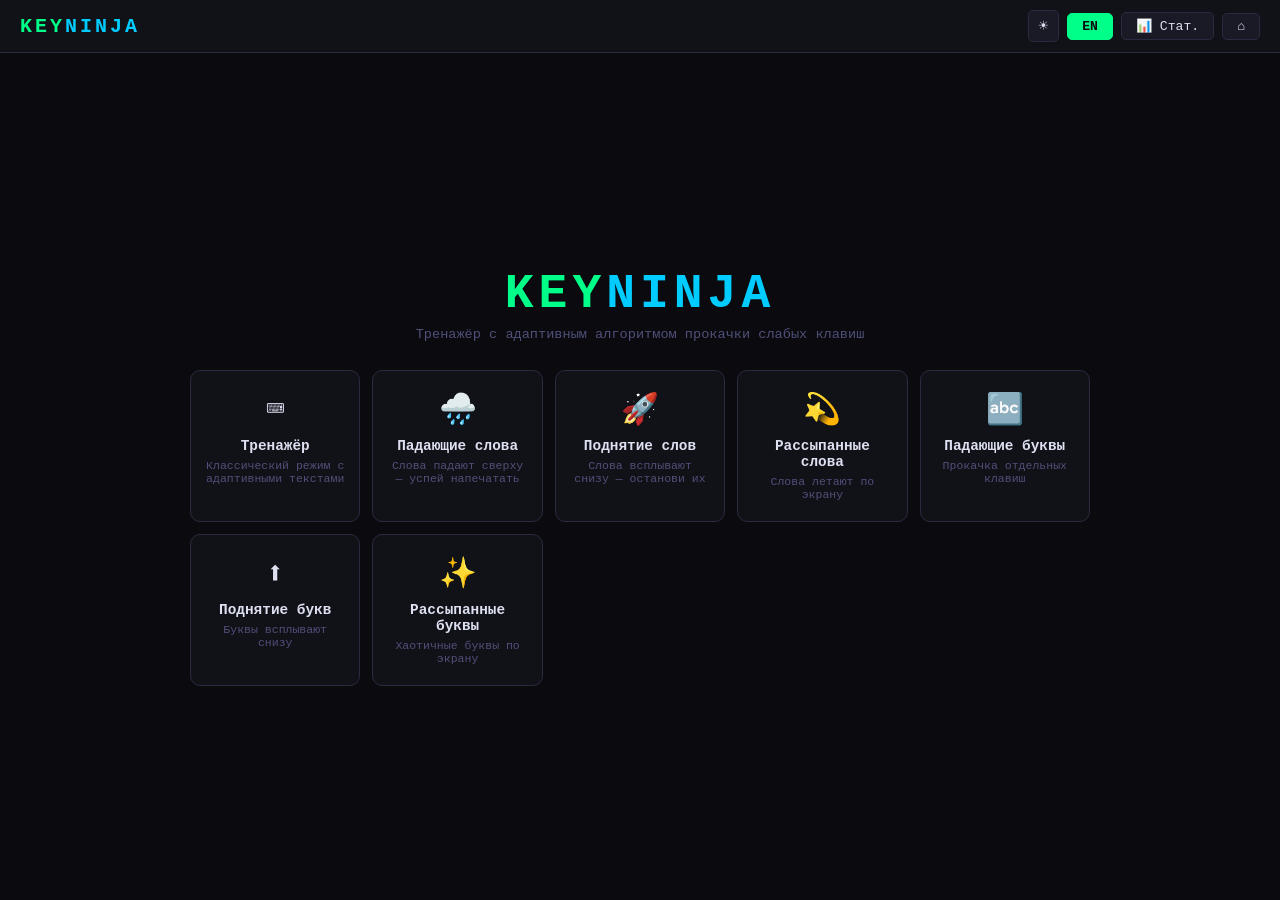
==== index.html @ 2ae5683c "init push" ====
<!DOCTYPE html>
<html lang="ru" data-theme="dark">
<head>
  <meta charset="UTF-8">
  <meta name="viewport" content="width=device-width, initial-scale=1.0">
  <title>Keyboard Ninja</title>
  <link rel="stylesheet" href="style.css">
</head>
<body>

<nav id="nav">
  <div class="logo">KEY<span>NINJA</span></div>
  <div class="nav-right">
    <button class="btn icon-btn" id="theme-btn" onclick="App.toggleTheme()" title="Сменить тему">🌙</button>
    <button class="btn active" id="lang-btn" onclick="App.toggleLang()">EN</button>
    <button class="btn" onclick="App.go('stats')">📊 Стат.</button>
    <button class="btn" onclick="App.go('home')">⌂</button>
  </div>
</nav>

<div id="app">

  <!-- ══ HOME ══ -->
  <div class="screen active" id="s-home">
    <div class="home-title"><span class="g">KEY</span><span class="b">NINJA</span></div>
    <p class="home-sub">Тренажёр с адаптивным алгоритмом прокачки слабых клавиш</p>
    <div class="mode-grid">
      <div class="mode-card" onclick="App.go('trainer')">
        <div class="ic">⌨️</div>
        <div class="mc-title">Тренажёр</div>
        <div class="mc-desc">Классический режим с адаптивными текстами</div>
      </div>
      <div class="mode-card" onclick="App.go('fw')">
        <div class="ic">🌧️</div>
        <div class="mc-title">Падающие слова</div>
        <div class="mc-desc">Слова падают сверху — успей напечатать</div>
      </div>
      <div class="mode-card" onclick="App.go('rw')">
        <div class="ic">🚀</div>
        <div class="mc-title">Поднятие слов</div>
        <div class="mc-desc">Слова всплывают снизу — останови их</div>
      </div>
      <div class="mode-card" onclick="App.go('sw')">
        <div class="ic">💫</div>
        <div class="mc-title">Рассыпанные слова</div>
        <div class="mc-desc">Слова летают по экрану</div>
      </div>
      <div class="mode-card" onclick="App.go('fl')">
        <div class="ic">🔤</div>
        <div class="mc-title">Падающие буквы</div>
        <div class="mc-desc">Прокачка отдельных клавиш</div>
      </div>
      <div class="mode-card" onclick="App.go('rl')">
        <div class="ic">⬆️</div>
        <div class="mc-title">Поднятие букв</div>
        <div class="mc-desc">Буквы всплывают снизу</div>
      </div>
      <div class="mode-card" onclick="App.go('sl')">
        <div class="ic">✨</div>
        <div class="mc-title">Рассыпанные буквы</div>
        <div class="mc-desc">Хаотичные буквы по экрану</div>
      </div>
    </div>
  </div>

  <!-- ══ TRAINER ══ -->
  <div class="screen" id="s-trainer">
    <button class="btn back" onclick="App.go('home')">← Назад</button>

    <div class="stats-bar">
      <div class="stat">Скорость: <span class="stat-v" id="t-wpm">0</span> <span class="stat-u">зн/мин</span></div>
      <div class="stat">Точность: <span class="stat-v" id="t-acc">100</span><span class="stat-u">%</span></div>
      <div class="stat">Серия: <span class="stat-v" id="t-streak">0</span></div>
      <div class="stat" id="t-focus-row" style="display:none">
        Фокус: <span class="stat-v focus-val" id="t-focus"></span>
      </div>
    </div>

    <div id="text-display">
      <div id="text-chars"></div>
      <div id="error-badge"></div>
    </div>
    <div id="text-progress"><div id="text-progress-fill"></div></div>

    <div id="kb-wrap"></div>

    <div class="trainer-btns">
      <button class="btn" onclick="Trainer.restart()">↺ Рестарт <kbd>Tab</kbd></button>
      <button class="btn" onclick="Trainer.nextLine()">→ Новый текст</button>
      <button class="btn" id="adp-btn" onclick="Trainer.toggleAdaptive()">🎯 Адаптив: ВКЛ</button>
    </div>
  </div>

  <!-- ══ FALLING WORDS ══ -->
  <div class="screen" id="s-fw">
    <button class="btn back" onclick="App.go('home')">← Назад</button>
    <div class="game-wrap">
      <canvas class="game-canvas" id="c-fw"></canvas>
      <div class="game-hud">
        <div class="hud-stat"><div class="hl">СЧЁТ</div><div class="hv" id="fw-score">0</div></div>
        <div class="hud-stat"><div class="hl">УРОВЕНЬ</div><div class="hv" id="fw-level">1</div></div>
        <div class="hud-stat"><div class="hl">ЖИЗНИ</div><div class="hv" id="fw-lives">❤️❤️❤️</div></div>
        <div class="hud-stat"><div class="hl">ЗН/МИН</div><div class="hv" id="fw-wpm">0</div></div>
      </div>
      <div class="ginput-wrap">
        <input class="ginput" id="i-fw" placeholder="Печатай слово…" autocomplete="off" autocorrect="off" spellcheck="false">
      </div>
    </div>
  </div>

  <!-- ══ RISING WORDS ══ -->
  <div class="screen" id="s-rw">
    <button class="btn back" onclick="App.go('home')">← Назад</button>
    <div class="game-wrap">
      <canvas class="game-canvas" id="c-rw"></canvas>
      <div class="game-hud">
        <div class="hud-stat"><div class="hl">СЧЁТ</div><div class="hv" id="rw-score">0</div></div>
        <div class="hud-stat"><div class="hl">УРОВЕНЬ</div><div class="hv" id="rw-level">1</div></div>
        <div class="hud-stat"><div class="hl">ЖИЗНИ</div><div class="hv" id="rw-lives">❤️❤️❤️</div></div>
      </div>
      <div class="ginput-wrap">
        <input class="ginput" id="i-rw" placeholder="Печатай слово…" autocomplete="off" autocorrect="off" spellcheck="false">
      </div>
    </div>
  </div>

  <!-- ══ SCATTERED WORDS ══ -->
  <div class="screen" id="s-sw">
    <button class="btn back" onclick="App.go('home')">← Назад</button>
    <div class="game-wrap">
      <canvas class="game-canvas" id="c-sw"></canvas>
      <div class="game-hud">
        <div class="hud-stat"><div class="hl">СЧЁТ</div><div class="hv" id="sw-score">0</div></div>
        <div class="hud-stat"><div class="hl">ОСТАЛОСЬ</div><div class="hv" id="sw-rem">0</div></div>
        <div class="hud-stat"><div class="hl">ВРЕМЯ</div><div class="hv" id="sw-time">60</div></div>
      </div>
      <div class="ginput-wrap">
        <input class="ginput" id="i-sw" placeholder="Печатай слово…" autocomplete="off" autocorrect="off" spellcheck="false">
      </div>
    </div>
  </div>

  <!-- ══ FALLING LETTERS ══ -->
  <div class="screen" id="s-fl">
    <button class="btn back" onclick="App.go('home')">← Назад</button>
    <div class="game-wrap">
      <canvas class="game-canvas" id="c-fl"></canvas>
      <div class="game-hud">
        <div class="hud-stat"><div class="hl">СЧЁТ</div><div class="hv" id="fl-score">0</div></div>
        <div class="hud-stat"><div class="hl">ЖИЗНИ</div><div class="hv" id="fl-lives">❤️❤️❤️❤️❤️</div></div>
        <div class="hud-stat"><div class="hl">ЗН/МИН</div><div class="hv" id="fl-wpm">0</div></div>
      </div>
    </div>
  </div>

  <!-- ══ RISING LETTERS ══ -->
  <div class="screen" id="s-rl">
    <button class="btn back" onclick="App.go('home')">← Назад</button>
    <div class="game-wrap">
      <canvas class="game-canvas" id="c-rl"></canvas>
      <div class="game-hud">
        <div class="hud-stat"><div class="hl">СЧЁТ</div><div class="hv" id="rl-score">0</div></div>
        <div class="hud-stat"><div class="hl">ЖИЗНИ</div><div class="hv" id="rl-lives">❤️❤️❤️❤️❤️</div></div>
        <div class="hud-stat"><div class="hl">ЗН/МИН</div><div class="hv" id="rl-wpm">0</div></div>
      </div>
    </div>
  </div>

  <!-- ══ SCATTERED LETTERS ══ -->
  <div class="screen" id="s-sl">
    <button class="btn back" onclick="App.go('home')">← Назад</button>
    <div class="game-wrap">
      <canvas class="game-canvas" id="c-sl"></canvas>
      <div class="game-hud">
        <div class="hud-stat"><div class="hl">СЧЁТ</div><div class="hv" id="sl-score">0</div></div>
        <div class="hud-stat"><div class="hl">ВРЕМЯ</div><div class="hv" id="sl-time">60</div></div>
      </div>
    </div>
  </div>

  <!-- ══ STATS ══ -->
  <div class="screen" id="s-stats">
    <button class="btn back" onclick="App.go('home')">← Назад</button>
    <div class="screen-title">📊 Статистика</div>
    <div class="stat-grid" id="stat-grid"></div>
    <div class="weak-section">
      <div class="weak-title">Проблемные клавиши (топ по % ошибок):</div>
      <div class="weak-keys" id="weak-keys"></div>
    </div>
    <button class="btn btn-danger" onclick="SE.reset(); StatsScreen.render()">🗑 Сбросить статистику</button>
  </div>

</div><!-- #app -->

<script src="js/data.js"></script>
<script src="js/engine.js"></script>
<script src="js/trainer.js"></script>
<script src="js/games.js"></script>
<script src="js/app.js"></script>
</body>
</html>
---- style.css ----
/* ══════════════════════════════════════════════
   THEMES — CSS variables
══════════════════════════════════════════════ */
:root {
  --bg:        #0a0a0f;
  --bg2:       #111118;
  --bg3:       #1a1a26;
  --border:    #2a2a40;
  --accent:    #00ff88;
  --accent2:   #00ccff;
  --error:     #ff3355;
  --warn:      #ffaa00;
  --text:      #dde0f0;
  --dim:       #50507a;
  --key-bg:    #181826;
  --key-bd:    #2c2c45;
  --key-text:  #b0b0d8;
  --shadow:    rgba(0,0,0,.5);
  --font:      'Courier New', Courier, monospace;
}

[data-theme="light"] {
  --bg:        #f2f4fb;
  --bg2:       #ffffff;
  --bg3:       #e6e9f4;
  --border:    #c8cce0;
  --accent:    #00995c;
  --accent2:   #0077bb;
  --error:     #d42244;
  --warn:      #c07a00;
  --text:      #1a1a30;
  --dim:       #8888aa;
  --key-bg:    #e8eaf5;
  --key-bd:    #c0c5dc;
  --key-text:  #3a3a5c;
  --shadow:    rgba(0,0,0,.12);
}

/* ══════════════════════════════════════════════
   RESET & BASE
══════════════════════════════════════════════ */
*, *::before, *::after { margin: 0; padding: 0; box-sizing: border-box; }

body {
  background: var(--bg);
  color: var(--text);
  font-family: var(--font);
  height: 100vh;
  overflow: hidden;
  display: flex;
  flex-direction: column;
  transition: background .25s, color .25s;
}

kbd {
  display: inline-block;
  background: var(--bg3);
  border: 1px solid var(--border);
  border-radius: 3px;
  padding: 1px 6px;
  font-family: var(--font);
  font-size: .78em;
  vertical-align: middle;
}

/* ══════════════════════════════════════════════
   NAVIGATION
══════════════════════════════════════════════ */
#nav {
  display: flex;
  align-items: center;
  justify-content: space-between;
  padding: 10px 20px;
  background: var(--bg2);
  border-bottom: 1px solid var(--border);
  flex-shrink: 0;
  z-index: 200;
  transition: background .25s, border-color .25s;
}

.logo {
  font-size: 1.25rem;
  font-weight: bold;
  letter-spacing: 3px;
  color: var(--accent);
}
.logo span { color: var(--accent2); }

.nav-right { display: flex; gap: 8px; align-items: center; }

.btn {
  background: var(--bg3);
  color: var(--text);
  border: 1px solid var(--border);
  padding: 5px 14px;
  border-radius: 5px;
  cursor: pointer;
  font-family: var(--font);
  font-size: .82rem;
  transition: border-color .12s, color .12s, background .12s;
  white-space: nowrap;
  user-select: none;
}
.btn:hover  { border-color: var(--accent); color: var(--accent); }
.btn.active { background: var(--accent); color: var(--bg); border-color: var(--accent); font-weight: bold; }
.btn.icon-btn { padding: 5px 10px; font-size: 1rem; }
.btn-danger { border-color: var(--error); color: var(--error); }
.btn-danger:hover { background: var(--error); color: #fff; }

/* ══════════════════════════════════════════════
   SCREEN SYSTEM
══════════════════════════════════════════════ */
#app {
  flex: 1;
  position: relative;
  overflow: hidden;
}

.screen {
  position: absolute;
  inset: 0;
  display: none;
  flex-direction: column;
  align-items: center;
  justify-content: center;
  padding: 16px;
  overflow: hidden;
}
.screen.active { display: flex; }

.back {
  position: absolute;
  top: 12px;
  left: 14px;
  z-index: 10;
}

/* ══════════════════════════════════════════════
   HOME SCREEN
══════════════════════════════════════════════ */
.home-title {
  font-size: clamp(1.8rem, 5vw, 3rem);
  font-weight: bold;
  letter-spacing: 5px;
  margin-bottom: 6px;
}
.home-title .g { color: var(--accent); }
.home-title .b { color: var(--accent2); }

.home-sub {
  color: var(--dim);
  font-size: .85rem;
  margin-bottom: 28px;
  text-align: center;
}

.mode-grid {
  display: grid;
  grid-template-columns: repeat(auto-fit, minmax(160px, 1fr));
  gap: 12px;
  width: min(900px, 95vw);
}

.mode-card {
  background: var(--bg2);
  border: 1px solid var(--border);
  border-radius: 10px;
  padding: 20px 14px;
  text-align: center;
  cursor: pointer;
  transition: border-color .18s, transform .18s, box-shadow .18s;
}
.mode-card:hover {
  border-color: var(--accent);
  transform: translateY(-3px);
  box-shadow: 0 6px 24px var(--shadow);
}
.mode-card .ic      { font-size: 1.9rem; margin-bottom: 10px; }
.mode-card .mc-title{ font-size: .9rem; font-weight: bold; margin-bottom: 5px; }
.mode-card .mc-desc { font-size: .72rem; color: var(--dim); }

/* ══════════════════════════════════════════════
   CLASSIC TRAINER
══════════════════════════════════════════════ */
#s-trainer { justify-content: flex-start; padding-top: 24px; gap: 10px; }

.stats-bar {
  display: flex;
  gap: 28px;
  font-size: .85rem;
  color: var(--dim);
  flex-wrap: wrap;
  justify-content: center;
}
.stat       { display: flex; align-items: center; gap: 5px; }
.stat-v     { color: var(--accent); font-size: 1.05rem; font-weight: bold; min-width: 2.5ch; text-align: right; }
.stat-u     { color: var(--dim); }
.focus-val  { color: var(--warn) !important; }

/* ── Text display ── */
#text-display {
  position: relative;
  width: min(880px, 96vw);
  background: var(--bg2);
  border: 1px solid var(--border);
  border-radius: 10px;
  padding: 22px 28px;
  font-size: clamp(1.1rem, 1.8vw, 1.35rem);
  line-height: 2.1;
  height: 9rem;           /* ~3 visible lines */
  overflow: hidden;       /* scroll via JS */
  transition: border-color .2s, background .25s;
  cursor: default;
}
#text-display.shake { animation: shake .22s ease; }

#text-chars { white-space: pre-wrap; word-break: break-word; }

/* Character states */
.ch           { display: inline; }
.ch.pending   { color: var(--dim); }
.ch.correct   { color: var(--accent); }

.ch.cursor {
  color: var(--text);
  border-bottom: 2.5px solid var(--accent);
  animation: blink 1s step-end infinite;
}

/* ── ERROR CHARACTER — key improvement ── */
.ch.wrong {
  color: #fff;
  background: var(--error);
  border-radius: 3px;
  padding: 0 1px;
  font-weight: bold;
  outline: 1px solid var(--error);
}
[data-theme="light"] .ch.wrong {
  color: #fff;
  background: var(--error);
}

/* ── Error badge (bottom-right of text box) ── */
#error-badge {
  position: absolute;
  bottom: 9px;
  right: 14px;
  font-size: .75rem;
  color: var(--error);
  background: color-mix(in srgb, var(--error) 12%, transparent);
  border: 1px solid color-mix(in srgb, var(--error) 35%, transparent);
  border-radius: 4px;
  padding: 3px 9px;
  opacity: 0;
  transform: translateY(4px);
  transition: opacity .15s, transform .15s;
  pointer-events: none;
  white-space: nowrap;
}
#error-badge.show { opacity: 1; transform: translateY(0); }

/* ── Progress bar ── */
#text-progress {
  width: min(880px, 96vw);
  height: 3px;
  background: var(--bg3);
  border-radius: 2px;
  overflow: hidden;
}
#text-progress-fill {
  height: 100%;
  background: var(--accent);
  width: 0%;
  transition: width .15s;
  border-radius: 2px;
}

.trainer-btns {
  display: flex;
  gap: 10px;
  flex-wrap: wrap;
  justify-content: center;
}

/* ══════════════════════════════════════════════
   VIRTUAL KEYBOARD
══════════════════════════════════════════════ */
#kb-wrap { display: flex; flex-direction: column; gap: 5px; user-select: none; }
.kb-row  { display: flex; gap: 4px; justify-content: center; }

.key {
  background: var(--key-bg);
  border: 1px solid var(--key-bd);
  border-bottom: 3px solid color-mix(in srgb, var(--key-bd) 60%, #000);
  border-radius: 5px;
  min-width: 38px;
  height: 38px;
  display: flex;
  align-items: center;
  justify-content: center;
  font-size: .72rem;
  color: var(--key-text);
  transition: background .07s, border-color .07s, transform .07s;
}
.key.w1 { min-width: 54px; }
.key.w2 { min-width: 70px; }
.key.w3 { min-width: 90px; }
.key.sp { min-width: 250px; }

/* Next key to type */
.key.next {
  background: var(--accent);
  color: var(--bg);
  border-color: var(--accent);
  box-shadow: 0 0 10px color-mix(in srgb, var(--accent) 50%, transparent);
  font-weight: bold;
}
/* Correct press */
.key.hit {
  background: var(--accent2);
  color: var(--bg);
  border-color: var(--accent2);
  transform: translateY(1px);
  border-bottom-width: 1px;
}
/* Wrong press */
.key.miss {
  background: var(--error);
  color: #fff;
  border-color: var(--error);
  transform: translateY(1px);
  border-bottom-width: 1px;
}
/* Weak key (high error rate) */
.key.weak {
  border-color: var(--warn);
  color: var(--warn);
}

/* ══════════════════════════════════════════════
   GAME SCREENS
══════════════════════════════════════════════ */
.game-wrap {
  position: relative;
  width: 100%;
  height: 100%;
}
.game-canvas {
  display: block;
  background: #0a0a0f;
}

.game-hud {
  position: absolute;
  top: 12px;
  left: 12px;
  right: 12px;
  display: flex;
  justify-content: space-between;
  align-items: center;
  pointer-events: none;
  gap: 8px;
}
.hud-stat {
  background: rgba(10,10,15,.88);
  border: 1px solid #2a2a40;
  border-radius: 6px;
  padding: 6px 14px;
  font-size: .82rem;
}
.hud-stat .hl { color: #55557a; font-size: .7rem; }
.hud-stat .hv { color: #00ff88; font-size: 1rem; font-weight: bold; }

.ginput-wrap {
  position: absolute;
  bottom: 18px;
  left: 50%;
  transform: translateX(-50%);
}
.ginput {
  background: rgba(17,17,24,.95);
  border: 2px solid #00ff88;
  border-radius: 8px;
  padding: 10px 20px;
  color: #e0e0f0;
  font-family: var(--font);
  font-size: 1.1rem;
  width: 280px;
  outline: none;
  text-align: center;
}
.ginput::placeholder { color: #50507a; }

/* ── Game over overlay ── */
.gameover {
  position: absolute;
  inset: 0;
  background: rgba(8,8,14,.93);
  display: flex;
  flex-direction: column;
  align-items: center;
  justify-content: center;
  gap: 22px;
  z-index: 50;
}
.gameover h2        { font-size: 2.4rem; color: #ff3355; letter-spacing: 4px; }
.go-stats           { display: flex; gap: 44px; }
.go-item            { text-align: center; }
.go-val             { font-size: 2rem; color: #00ff88; font-weight: bold; }
.go-lbl             { font-size: .78rem; color: #55557a; margin-top: 4px; }
.go-btns            { display: flex; gap: 12px; }

/* ══════════════════════════════════════════════
   STATS SCREEN
══════════════════════════════════════════════ */
#s-stats { justify-content: flex-start; padding-top: 28px; gap: 20px; }

.screen-title {
  font-size: 1.3rem;
  color: var(--accent2);
  letter-spacing: 2px;
  font-weight: bold;
}

.stat-grid {
  display: grid;
  grid-template-columns: repeat(auto-fit, minmax(145px, 1fr));
  gap: 12px;
  width: min(720px, 95vw);
}
.stat-card {
  background: var(--bg2);
  border: 1px solid var(--border);
  border-radius: 10px;
  padding: 20px 16px;
  text-align: center;
  box-shadow: 0 2px 8px var(--shadow);
  transition: background .25s, border-color .25s;
}
.sc-val { font-size: 1.85rem; color: var(--accent); font-weight: bold; }
.sc-lbl { font-size: .74rem; color: var(--dim); margin-top: 5px; }

.weak-section { width: min(720px, 95vw); }
.weak-title   { font-size: .82rem; color: var(--dim); margin-bottom: 10px; }
.weak-keys    { display: flex; gap: 8px; flex-wrap: wrap; }

.wk-pill {
  border-radius: 7px;
  padding: 8px 14px;
  text-align: center;
  min-width: 54px;
  border: 1px solid;
  transition: transform .15s;
}
.wk-pill:hover { transform: scale(1.08); }
.wk-char { font-size: 1.1rem; font-weight: bold; }
.wk-pct  { font-size: .7rem; color: var(--dim); margin-top: 2px; }

/* ══════════════════════════════════════════════
   ANIMATIONS
══════════════════════════════════════════════ */
@keyframes blink {
  0%, 100% { opacity: 1; }
  50%       { opacity: 0; }
}

@keyframes shake {
  0%,100% { transform: translateX(0); }
  15%     { transform: translateX(-5px); }
  35%     { transform: translateX(5px); }
  55%     { transform: translateX(-4px); }
  75%     { transform: translateX(3px); }
}

/* ══════════════════════════════════════════════
   RESPONSIVE
══════════════════════════════════════════════ */
@media (max-width: 700px) {
  .key     { min-width: 28px; height: 30px; font-size: .6rem; }
  .key.sp  { min-width: 160px; }
  .key.w1  { min-width: 40px; }
  .key.w2  { min-width: 52px; }
  .key.w3  { min-width: 66px; }
  #text-display { font-size: 1rem; padding: 14px 16px; }
  .mode-grid { grid-template-columns: repeat(2, 1fr); }
}
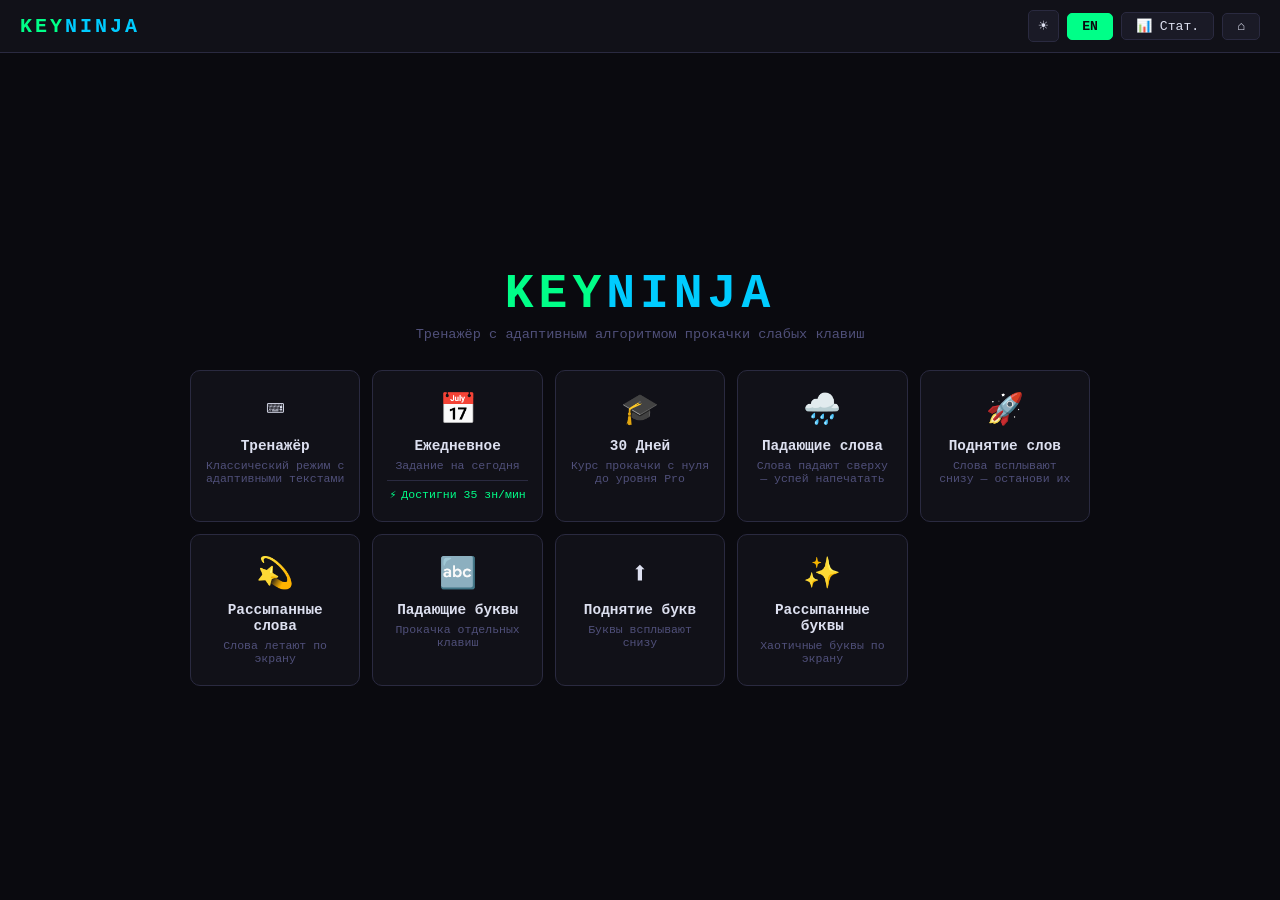
==== commit 71fbecb0: "add daily tasks," ====
--- a/index.html
+++ b/index.html
@@ -30,6 +30,17 @@
         <div class="mc-title">Тренажёр</div>
         <div class="mc-desc">Классический режим с адаптивными текстами</div>
       </div>
+      <div class="mode-card mode-card-daily" onclick="App.go('daily')">
+        <div class="ic">📅</div>
+        <div class="mc-title">Ежедневное</div>
+        <div class="mc-desc">Задание на сегодня</div>
+        <div id="home-daily-badge" class="home-badge" style="display:none"></div>
+      </div>
+      <div class="mode-card mode-card-program" onclick="App.go('program')">
+        <div class="ic">🎓</div>
+        <div class="mc-title">30 Дней</div>
+        <div class="mc-desc">Курс прокачки с нуля до уровня Pro</div>
+      </div>
       <div class="mode-card" onclick="App.go('fw')">
         <div class="ic">🌧️</div>
         <div class="mc-title">Падающие слова</div>
@@ -76,6 +87,15 @@
       </div>
     </div>
 
+    <!-- Task banner (daily / program day) -->
+    <div id="task-banner" style="display:none">
+      <span id="task-label"></span>
+      <div id="task-progress-wrap">
+        <div id="task-bar"><div id="task-bar-fill"></div></div>
+        <span id="task-pct">0%</span>
+      </div>
+    </div>
+
     <div id="text-display">
       <div id="text-chars"></div>
       <div id="error-badge"></div>
@@ -176,6 +196,25 @@
         <div class="hud-stat"><div class="hl">ВРЕМЯ</div><div class="hv" id="sl-time">60</div></div>
       </div>
     </div>
+  </div>
+
+  <!-- ══ DAILY TASK ══ -->
+  <div class="screen" id="s-daily">
+    <button class="btn back" onclick="App.go('home')">← Назад</button>
+    <div class="screen-title">📅 Ежедневное задание</div>
+    <div id="daily-card-wrap"></div>
+  </div>
+
+  <!-- ══ 30-DAY PROGRAM ══ -->
+  <div class="screen" id="s-program">
+    <button class="btn back" onclick="App.go('home')">← Назад</button>
+    <div class="screen-title">🎓 30-дневный курс</div>
+    <div id="prog-header" class="prog-header">
+      <div class="prog-stat"><span id="prog-done">0</span> <span class="prog-sl">/ 30 дней</span></div>
+      <div class="prog-bar-wrap"><div id="prog-bar"><div id="prog-bar-fill"></div></div></div>
+      <div class="prog-pct" id="prog-pct">0%</div>
+    </div>
+    <div id="days-grid" class="days-grid"></div>
   </div>
 
   <!-- ══ STATS ══ -->
@@ -196,6 +235,7 @@
 <script src="js/engine.js"></script>
 <script src="js/trainer.js"></script>
 <script src="js/games.js"></script>
+<script src="js/program.js"></script>
 <script src="js/app.js"></script>
 </body>
 </html>
--- a/style.css
+++ b/style.css
@@ -412,6 +412,228 @@
 .go-btns            { display: flex; gap: 12px; }
 
 /* ══════════════════════════════════════════════
+   TASK BANNER (trainer screen — daily/program)
+══════════════════════════════════════════════ */
+#task-banner {
+  width: min(880px, 96vw);
+  background: var(--bg2);
+  border: 1px solid var(--border);
+  border-left: 4px solid var(--accent2);
+  border-radius: 8px;
+  padding: 10px 18px;
+  display: flex;
+  align-items: center;
+  gap: 16px;
+  flex-shrink: 0;
+  transition: border-color .3s, background .25s;
+}
+#task-banner.task-complete {
+  border-left-color: var(--accent);
+  background: color-mix(in srgb, var(--accent) 8%, var(--bg2));
+}
+#task-label {
+  font-size: .82rem;
+  color: var(--text);
+  flex-shrink: 0;
+  max-width: 48%;
+  white-space: nowrap;
+  overflow: hidden;
+  text-overflow: ellipsis;
+}
+#task-progress-wrap {
+  display: flex;
+  align-items: center;
+  gap: 10px;
+  flex: 1;
+}
+#task-bar {
+  flex: 1;
+  height: 6px;
+  background: var(--bg3);
+  border-radius: 4px;
+  overflow: hidden;
+}
+#task-bar-fill {
+  height: 100%;
+  width: 0%;
+  background: var(--accent2);
+  border-radius: 4px;
+  transition: width .4s, background .3s;
+}
+#task-banner.task-complete #task-bar-fill { background: var(--accent); }
+#task-pct {
+  font-size: .75rem;
+  color: var(--dim);
+  min-width: 3ch;
+  text-align: right;
+}
+
+/* ══════════════════════════════════════════════
+   HOME BADGE (on mode card)
+══════════════════════════════════════════════ */
+.home-badge {
+  margin-top: 8px;
+  display: flex;
+  align-items: center;
+  justify-content: center;
+  gap: 5px;
+  font-size: .72rem;
+  color: var(--accent);
+  border-top: 1px solid var(--border);
+  padding-top: 6px;
+}
+.btn-accent {
+  background: var(--accent);
+  color: var(--bg);
+  border-color: var(--accent);
+  font-weight: bold;
+}
+.btn-accent:hover { opacity: .85; }
+
+/* ══════════════════════════════════════════════
+   DAILY TASK SCREEN
+══════════════════════════════════════════════ */
+#s-daily { justify-content: flex-start; padding-top: 28px; gap: 20px; overflow-y: auto; }
+#daily-card-wrap { width: min(560px, 94vw); }
+
+.daily-card {
+  background: var(--bg2);
+  border: 1px solid var(--border);
+  border-radius: 14px;
+  padding: 28px 32px;
+  display: flex;
+  flex-direction: column;
+  gap: 14px;
+  align-items: stretch;
+  transition: background .25s, border-color .25s;
+}
+.daily-card.completed-card { border-color: var(--accent); }
+.daily-icon { font-size: 2.8rem; text-align: center; }
+.daily-label {
+  font-size: 1.25rem;
+  font-weight: bold;
+  color: var(--accent);
+  text-align: center;
+}
+.daily-desc {
+  font-size: .88rem;
+  color: var(--dim);
+  text-align: center;
+  line-height: 1.6;
+}
+.daily-meta {
+  display: flex;
+  justify-content: center;
+  gap: 20px;
+  font-size: .8rem;
+  color: var(--dim);
+}
+.daily-meta span { display: flex; flex-direction: column; align-items: center; gap: 2px; }
+.daily-meta strong { color: var(--text); font-size: 1.05rem; }
+.daily-progress-wrap {
+  display: flex;
+  align-items: center;
+  gap: 10px;
+}
+.daily-prog-bar {
+  flex: 1;
+  height: 8px;
+  background: var(--bg3);
+  border-radius: 4px;
+  overflow: hidden;
+}
+.daily-prog-fill {
+  height: 100%;
+  background: var(--accent2);
+  border-radius: 4px;
+  transition: width .4s;
+}
+.completed-card .daily-prog-fill { background: var(--accent); }
+.daily-prog-pct { font-size: .78rem; color: var(--dim); min-width: 3.5ch; text-align: right; }
+.daily-actions { display: flex; gap: 10px; }
+
+/* ══════════════════════════════════════════════
+   30-DAY PROGRAM SCREEN
+══════════════════════════════════════════════ */
+#s-program { justify-content: flex-start; padding-top: 28px; gap: 16px; }
+
+.prog-header {
+  width: min(700px, 95vw);
+  display: flex;
+  align-items: center;
+  gap: 16px;
+  font-size: .88rem;
+}
+.prog-stat { color: var(--text); font-size: 1rem; white-space: nowrap; }
+.prog-sl   { color: var(--dim); }
+.prog-bar-wrap { flex: 1; }
+#prog-bar {
+  width: 100%;
+  height: 8px;
+  background: var(--bg3);
+  border-radius: 4px;
+  overflow: hidden;
+}
+#prog-bar-fill {
+  height: 100%;
+  background: var(--accent);
+  width: 0%;
+  border-radius: 4px;
+  transition: width .5s;
+}
+.prog-pct { color: var(--accent); font-size: .85rem; min-width: 3.5ch; text-align: right; }
+
+.days-grid {
+  display: grid;
+  grid-template-columns: repeat(auto-fill, minmax(92px, 1fr));
+  gap: 8px;
+  width: min(700px, 95vw);
+  overflow-y: auto;
+  max-height: calc(100vh - 220px);
+  padding: 4px 2px 16px;
+}
+
+.day-card {
+  background: var(--bg2);
+  border: 1px solid var(--border);
+  border-radius: 9px;
+  padding: 12px 8px;
+  text-align: center;
+  cursor: pointer;
+  transition: border-color .18s, transform .18s, box-shadow .18s, background .18s;
+  display: flex;
+  flex-direction: column;
+  gap: 4px;
+}
+.day-card:hover:not(.locked) {
+  border-color: var(--accent2);
+  transform: translateY(-2px);
+  box-shadow: 0 4px 14px var(--shadow);
+}
+.dc-num   { font-size: .68rem; color: var(--dim); }
+.dc-icon  { font-size: 1.4rem; }
+.dc-title { font-size: .65rem; color: var(--text); line-height: 1.3; }
+.dc-wpm   { font-size: .62rem; color: var(--dim); }
+
+.day-card.done {
+  border-color: var(--accent);
+  background: color-mix(in srgb, var(--accent) 8%, var(--bg2));
+}
+.day-card.done .dc-num { color: var(--accent); }
+
+.day-card.current {
+  border-color: var(--accent2);
+  background: color-mix(in srgb, var(--accent2) 8%, var(--bg2));
+  box-shadow: 0 0 12px color-mix(in srgb, var(--accent2) 30%, transparent);
+}
+.day-card.current .dc-num { color: var(--accent2); font-weight: bold; }
+
+.day-card.locked {
+  opacity: .45;
+  cursor: default;
+}
+
+/* ══════════════════════════════════════════════
    STATS SCREEN
 ══════════════════════════════════════════════ */
 #s-stats { justify-content: flex-start; padding-top: 28px; gap: 20px; }
